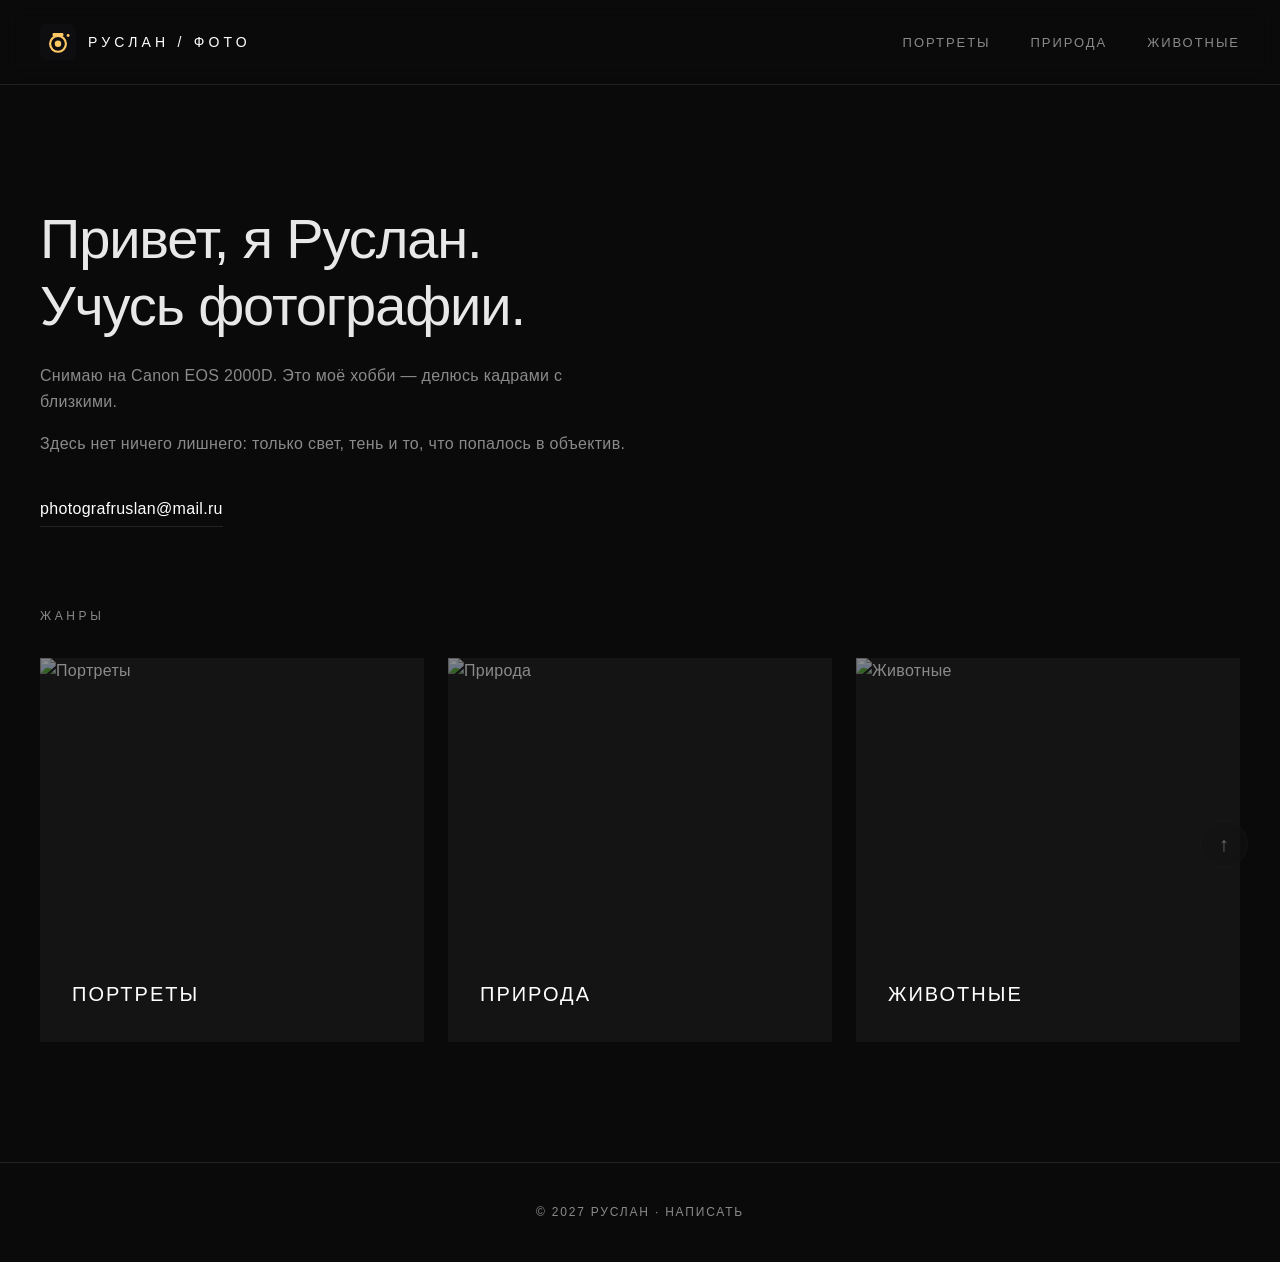
==== index.html @ 9a3077c9 "добавление файлов в проект" ====
<!DOCTYPE html>
<html lang="ru">
<head>
  <meta charset="UTF-8">
  <meta name="viewport" content="width=device-width, initial-scale=1.0">
  <title>Руслан — фотография</title>
  <link rel="icon" type="image/svg+xml" href="logo.svg">
  <link rel="stylesheet" href="style.css">
</head>
<body>

  <header>
    <nav>
      <a href="index.html" class="logo">
        <img src="logo.svg" alt="" class="logo-img">
        <span>Руслан / Фото</span>
      </a>
      <ul>
        <li><a href="portraits.html">Портреты</a></li>
        <li><a href="nature.html">Природа</a></li>
        <li><a href="animals.html">Животные</a></li>
      </ul>
    </nav>
  </header>

  <section class="hero">
    <h1>Привет, я Руслан.<br>Учусь фотографии.</h1>
    <p>Снимаю на Canon EOS 2000D. Это моё хобби — делюсь кадрами с близкими.</p>
    <p>Здесь нет ничего лишнего: только свет, тень и то, что попалось в объектив.</p>
    <a href="mailto:photografruslan@mail.ru" class="email">photografruslan@mail.ru</a>
  </section>

  <h2 class="section-title">Жанры</h2>
  <div class="genres">
    <a href="portraits.html" class="genre-card">
      <img src="images/portraits/cover.jpg" alt="Портреты">
      <span>Портреты</span>
    </a>
    <a href="nature.html" class="genre-card">
      <img src="images/nature/cover.jpg" alt="Природа">
      <span>Природа</span>
    </a>
    <a href="animals.html" class="genre-card">
      <img src="images/animals/cover.jpg" alt="Животные">
      <span>Животные</span>
    </a>
  </div>

  <a href="#" class="to-top" aria-label="Наверх">↑</a>

  <footer>
    © 2027 Руслан · <a href="mailto:photografruslan@mail.ru">Написать</a>
  </footer>

</body>
</html>
---- style.css ----
/* ===== БАЗА ===== */
* {
  margin: 0;
  padding: 0;
  box-sizing: border-box;
}

:root {
  --bg: #0a0a0a;
  --bg-soft: #141414;
  --text: #e8e8e8;
  --text-dim: #8a8a8a;
  --accent: #ffffff;
  --border: #222;
}

html {
  scroll-behavior: smooth;
}

body {
  background: var(--bg);
  color: var(--text);
  font-family: 'Helvetica Neue', Arial, sans-serif;
  font-weight: 300;
  line-height: 1.6;
  letter-spacing: 0.02em;
  -webkit-font-smoothing: antialiased;
}

/* ===== КАСТОМНЫЙ СКРОЛЛБАР ===== */
::-webkit-scrollbar {
  width: 10px;
  height: 10px;
}

::-webkit-scrollbar-track {
  background: var(--bg);
}

::-webkit-scrollbar-thumb {
  background: #2a2a2a;
  border: 2px solid var(--bg);
  border-radius: 5px;
}

::-webkit-scrollbar-thumb:hover {
  background: #3a3a3a;
}

/* Firefox */
* {
  scrollbar-width: thin;
  scrollbar-color: #2a2a2a var(--bg);
}

/* ===== ШАПКА ===== */
header {
  position: sticky;
  top: 0;
  background: rgba(10, 10, 10, 0.9);
  backdrop-filter: blur(10px);
  border-bottom: 1px solid var(--border);
  z-index: 100;
}

nav {
  max-width: 1400px;
  margin: 0 auto;
  padding: 24px 40px;
  display: flex;
  justify-content: space-between;
  align-items: center;
}

.logo {
  display: flex;
  align-items: center;
  gap: 12px;
  font-size: 14px;
  letter-spacing: 0.3em;
  text-transform: uppercase;
  color: var(--accent);
  text-decoration: none;
  font-weight: 400;
}

.logo-img {
  width: 36px;
  height: 36px;
  display: block;
  transition: transform 0.3s;
}

.logo:hover .logo-img {
  transform: rotate(-8deg) scale(1.05);
}

nav ul {
  display: flex;
  gap: 40px;
  list-style: none;
}

nav a {
  color: var(--text-dim);
  text-decoration: none;
  font-size: 13px;
  letter-spacing: 0.15em;
  text-transform: uppercase;
  transition: color 0.3s;
}

nav a:hover,
nav a.active {
  color: var(--accent);
}

/* ===== ГЛАВНАЯ ===== */
.hero {
  max-width: 1400px;
  margin: 0 auto;
  padding: 120px 40px 80px;
}

.hero h1 {
  font-size: clamp(32px, 5vw, 56px);
  font-weight: 200;
  letter-spacing: -0.02em;
  line-height: 1.2;
  margin-bottom: 24px;
}

.hero p {
  color: var(--text-dim);
  font-size: 16px;
  max-width: 600px;
  margin-bottom: 16px;
}

.hero .email {
  display: inline-block;
  margin-top: 24px;
  color: var(--accent);
  text-decoration: none;
  border-bottom: 1px solid var(--border);
  padding-bottom: 4px;
  transition: border-color 0.3s;
}

.hero .email:hover {
  border-color: var(--accent);
}

/* ===== СЕКЦИИ / ЖАНРЫ ===== */
.section-title {
  max-width: 1400px;
  margin: 0 auto;
  padding: 0 40px 32px;
  font-size: 12px;
  letter-spacing: 0.3em;
  text-transform: uppercase;
  color: var(--text-dim);
  font-weight: 400;
}

.genres {
  max-width: 1400px;
  margin: 0 auto;
  padding: 0 40px 120px;
  display: grid;
  grid-template-columns: repeat(3, 1fr);
  gap: 24px;
}

.genre-card {
  position: relative;
  aspect-ratio: 1;
  overflow: hidden;
  background: var(--bg-soft);
  text-decoration: none;
  color: var(--accent);
  display: flex;
  align-items: flex-end;
  padding: 32px;
  transition: transform 0.4s;
}

.genre-card:hover {
  transform: scale(0.98);
}

.genre-card img {
  position: absolute;
  inset: 0;
  width: 100%;
  height: 100%;
  object-fit: cover;
  opacity: 0.5;
  transition: opacity 0.4s, transform 0.6s;
  pointer-events: none;
}

.genre-card:hover img {
  opacity: 0.7;
  transform: scale(1.05);
}

/* Затемнение фона карточки */
.genre-card::before {
  content: '';
  position: absolute;
  inset: 0;
  background: #000;
  opacity: 0;
  transition: opacity 0.4s;
  z-index: 1;
  pointer-events: none;
}

.genre-card:hover::before {
  opacity: 0.35;
}

/* Название жанра */
.genre-card span {
  position: relative;
  z-index: 2;
  font-size: 20px;
  letter-spacing: 0.1em;
  text-transform: uppercase;
  font-weight: 300;
  transition: transform 0.4s ease;
}

.genre-card:hover span {
  transform: translateY(-6px);
}

/* Тонкая линия под названием */
.genre-card span::after {
  content: '';
  position: absolute;
  left: 0;
  bottom: -10px;
  width: 0;
  height: 1px;
  background: var(--accent);
  transition: width 0.4s ease;
}

.genre-card:hover span::after {
  width: 100%;
}

/* ===== ГАЛЕРЕЯ ===== */
.gallery {
  max-width: 1400px;
  margin: 0 auto;
  padding: 0 40px 120px;
  display: grid;
  grid-template-columns: repeat(4, 1fr);
  gap: 8px;
}

.gallery a {
  position: relative;
  aspect-ratio: 1;
  overflow: hidden;
  display: block;
  background: var(--bg-soft);
  animation: fadeInUp 0.6s ease-out backwards;
}

/* Задержка появления для первых 12 фото */
.gallery a:nth-child(2n)   { animation-delay: 0.05s; }
.gallery a:nth-child(3n)   { animation-delay: 0.10s; }
.gallery a:nth-child(4n)   { animation-delay: 0.15s; }
.gallery a:nth-child(5n)   { animation-delay: 0.20s; }
.gallery a:nth-child(6n)   { animation-delay: 0.25s; }
.gallery a:nth-child(7n)   { animation-delay: 0.30s; }
.gallery a:nth-child(8n)   { animation-delay: 0.35s; }
.gallery a:nth-child(9n)   { animation-delay: 0.40s; }
.gallery a:nth-child(10n)  { animation-delay: 0.45s; }
.gallery a:nth-child(11n)  { animation-delay: 0.50s; }
.gallery a:nth-child(12n)  { animation-delay: 0.55s; }

@keyframes fadeInUp {
  from {
    opacity: 0;
    transform: translateY(12px);
  }
  to {
    opacity: 1;
    transform: translateY(0);
  }
}

/* Защита от копирования: прозрачный слой поверх */
.gallery a::after {
  content: '';
  position: absolute;
  inset: 0;
  z-index: 3;
}

.gallery img {
  width: 100%;
  height: 100%;
  object-fit: cover;
  display: block;
  transition: transform 0.6s, opacity 0.4s;
  opacity: 0.85;
  pointer-events: none;
  user-select: none;
}

.gallery a:hover img {
  transform: scale(1.04);
  opacity: 1;
}

/* ===== ЛАЙТБОКС ===== */
.lightbox {
  position: fixed;
  inset: 0;
  background: rgba(0, 0, 0, 0.96);
  display: none;
  align-items: center;
  justify-content: center;
  z-index: 1000;
  padding: 60px;
}

.lightbox:target {
  display: flex;
  animation: lightboxFade 0.3s ease-out;
}

.lightbox:target img {
  animation: lightboxZoom 0.4s ease-out;
}

@keyframes lightboxFade {
  from {
    opacity: 0;
    backdrop-filter: blur(0px);
  }
  to {
    opacity: 1;
    backdrop-filter: blur(4px);
  }
}

@keyframes lightboxZoom {
  from {
    opacity: 0;
    transform: scale(0.94);
  }
  to {
    opacity: 1;
    transform: scale(1);
  }
}

.lightbox img {
  max-width: 100%;
  max-height: 100%;
  object-fit: contain;
  pointer-events: none;
  user-select: none;
}

.lightbox .close {
  position: absolute;
  top: 32px;
  right: 40px;
  color: var(--text);
  text-decoration: none;
  font-size: 32px;
  font-weight: 200;
  line-height: 1;
  opacity: 0.6;
  transition: opacity 0.3s;
}

.lightbox .close:hover {
  opacity: 1;
}

.lightbox::after {
  content: '';
  position: absolute;
  inset: 0;
  z-index: 1;
}

.lightbox .close,
.lightbox img {
  z-index: 2;
  position: relative;
}

/* ===== КНОПКА НАВЕРХ ===== */
.to-top {
  position: fixed;
  bottom: 32px;
  right: 32px;
  width: 48px;
  height: 48px;
  display: flex;
  align-items: center;
  justify-content: center;
  background: rgba(20, 20, 20, 0.9);
  border: 1px solid var(--border);
  color: var(--text);
  text-decoration: none;
  font-size: 20px;
  font-weight: 200;
  border-radius: 50%;
  opacity: 0.4;
  transition: opacity 0.3s, transform 0.3s, border-color 0.3s;
  z-index: 50;
  backdrop-filter: blur(8px);
}

.to-top:hover {
  opacity: 1;
  border-color: var(--accent);
  transform: translateY(-4px);
}

/* ===== ФУТЕР ===== */
footer {
  border-top: 1px solid var(--border);
  padding: 40px;
  text-align: center;
  color: var(--text-dim);
  font-size: 12px;
  letter-spacing: 0.15em;
  text-transform: uppercase;
}

footer a {
  color: var(--text-dim);
  text-decoration: none;
  transition: color 0.3s;
}

footer a:hover {
  color: var(--accent);
}

/* ===== АДАПТИВ ===== */
@media (max-width: 900px) {
  nav { padding: 20px 24px; flex-direction: column; gap: 16px; }
  nav ul { gap: 24px; }
  .hero { padding: 60px 24px 40px; }
  .genres { grid-template-columns: 1fr; padding: 0 24px 60px; }
  .gallery { grid-template-columns: repeat(2, 1fr); padding: 0 24px 60px; }
  .section-title { padding: 0 24px 24px; }
  .lightbox { padding: 20px; }
  .lightbox .close { top: 16px; right: 20px; }
  .to-top {
    bottom: 20px;
    right: 20px;
    width: 42px;
    height: 42px;
  }
}
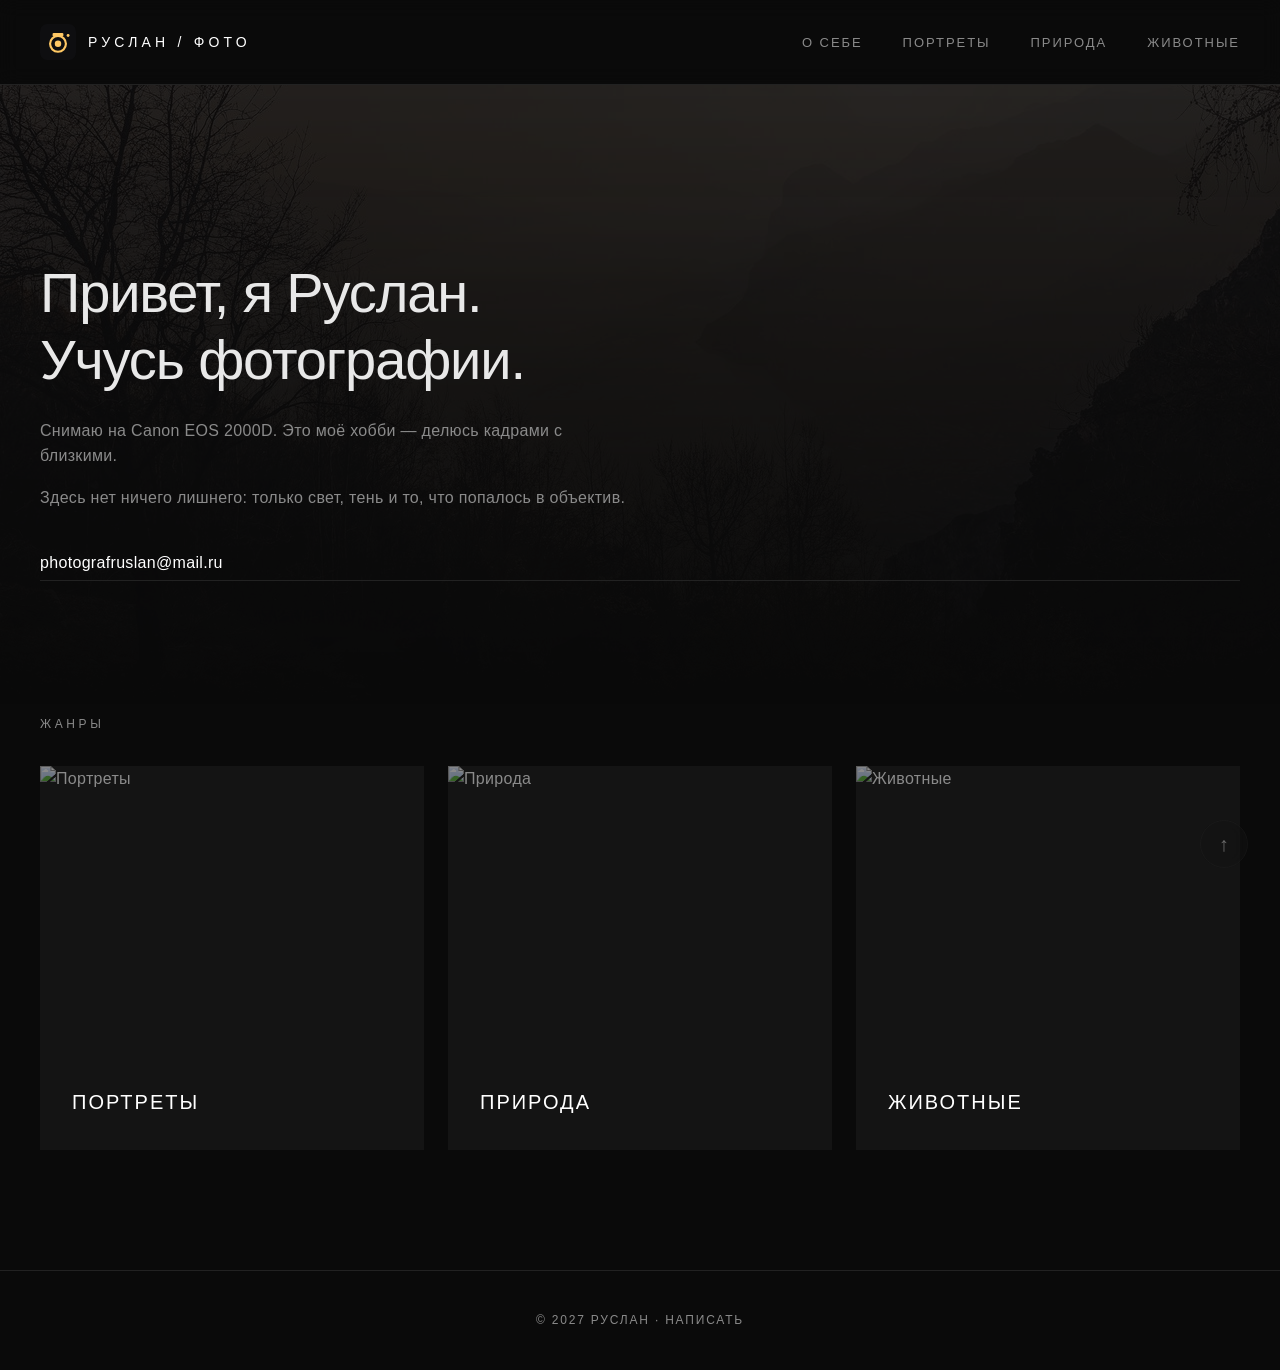
==== commit 62878b56: "обновление" ====
--- a/index.html
+++ b/index.html
@@ -16,6 +16,7 @@
         <span>Руслан / Фото</span>
       </a>
       <ul>
+        <li><a href="about.html">О себе</a></li>
         <li><a href="portraits.html">Портреты</a></li>
         <li><a href="nature.html">Природа</a></li>
         <li><a href="animals.html">Животные</a></li>
@@ -24,6 +25,9 @@
   </header>
 
   <section class="hero">
+    <div class="hero-bg">
+      <img src="images/hero.jpg" alt="">
+    </div>
     <h1>Привет, я Руслан.<br>Учусь фотографии.</h1>
     <p>Снимаю на Canon EOS 2000D. Это моё хобби — делюсь кадрами с близкими.</p>
     <p>Здесь нет ничего лишнего: только свет, тень и то, что попалось в объектив.</p>
--- a/style.css
+++ b/style.css
@@ -11,6 +11,7 @@
   --text: #e8e8e8;
   --text-dim: #8a8a8a;
   --accent: #ffffff;
+  --gold: #ffc864;
   --border: #222;
 }
 
@@ -29,29 +30,38 @@
 }
 
 /* ===== КАСТОМНЫЙ СКРОЛЛБАР ===== */
-::-webkit-scrollbar {
-  width: 10px;
-  height: 10px;
-}
-
-::-webkit-scrollbar-track {
-  background: var(--bg);
-}
-
+::-webkit-scrollbar { width: 10px; height: 10px; }
+::-webkit-scrollbar-track { background: var(--bg); }
 ::-webkit-scrollbar-thumb {
   background: #2a2a2a;
   border: 2px solid var(--bg);
   border-radius: 5px;
 }
-
-::-webkit-scrollbar-thumb:hover {
-  background: #3a3a3a;
-}
-
-/* Firefox */
-* {
-  scrollbar-width: thin;
-  scrollbar-color: #2a2a2a var(--bg);
+::-webkit-scrollbar-thumb:hover { background: #3a3a3a; }
+
+* { scrollbar-width: thin; scrollbar-color: #2a2a2a var(--bg); }
+
+/* ===== ПЛАВНЫЙ ПЕРЕХОД МЕЖДУ СТРАНИЦАМИ ===== */
+@view-transition {
+  navigation: auto;
+}
+
+::view-transition-old(root) {
+  animation: 0.35s ease-out both viewFadeOut;
+}
+
+::view-transition-new(root) {
+  animation: 0.45s ease-out both viewFadeIn;
+}
+
+@keyframes viewFadeOut {
+  from { opacity: 1; }
+  to   { opacity: 0; }
+}
+
+@keyframes viewFadeIn {
+  from { opacity: 0; transform: translateY(6px); }
+  to   { opacity: 1; transform: translateY(0); }
 }
 
 /* ===== ШАПКА ===== */
@@ -62,6 +72,7 @@
   backdrop-filter: blur(10px);
   border-bottom: 1px solid var(--border);
   z-index: 100;
+  transition: filter 0.4s ease;
 }
 
 nav {
@@ -116,11 +127,41 @@
   color: var(--accent);
 }
 
-/* ===== ГЛАВНАЯ ===== */
+/* ===== ГЛАВНАЯ — HERO С ФОНОМ ===== */
 .hero {
   max-width: 1400px;
   margin: 0 auto;
   padding: 120px 40px 80px;
+  position: relative;
+  overflow: hidden;
+  min-height: 70vh;
+  display: flex;
+  flex-direction: column;
+  justify-content: center;
+}
+
+.hero-bg {
+  position: absolute;
+  inset: 0;
+  z-index: 0;
+  pointer-events: none;
+  mask-image: linear-gradient(to bottom, rgba(0,0,0,1) 0%, rgba(0,0,0,0) 100%);
+  -webkit-mask-image: linear-gradient(to bottom, rgba(0,0,0,1) 0%, rgba(0,0,0,0) 100%);
+}
+
+.hero-bg img {
+  width: 100%;
+  height: 100%;
+  object-fit: cover;
+  opacity: 0.12;
+  filter: grayscale(0.4) contrast(1.1);
+}
+
+.hero h1,
+.hero p,
+.hero .email {
+  position: relative;
+  z-index: 1;
 }
 
 .hero h1 {
@@ -162,6 +203,7 @@
   text-transform: uppercase;
   color: var(--text-dim);
   font-weight: 400;
+  transition: filter 0.4s ease;
 }
 
 .genres {
@@ -206,7 +248,6 @@
   transform: scale(1.05);
 }
 
-/* Затемнение фона карточки */
 .genre-card::before {
   content: '';
   position: absolute;
@@ -222,7 +263,6 @@
   opacity: 0.35;
 }
 
-/* Название жанра */
 .genre-card span {
   position: relative;
   z-index: 2;
@@ -237,7 +277,6 @@
   transform: translateY(-6px);
 }
 
-/* Тонкая линия под названием */
 .genre-card span::after {
   content: '';
   position: absolute;
@@ -261,6 +300,7 @@
   display: grid;
   grid-template-columns: repeat(4, 1fr);
   gap: 8px;
+  transition: filter 0.4s ease;
 }
 
 .gallery a {
@@ -268,22 +308,29 @@
   aspect-ratio: 1;
   overflow: hidden;
   display: block;
-  background: var(--bg-soft);
-  animation: fadeInUp 0.6s ease-out backwards;
-}
-
-/* Задержка появления для первых 12 фото */
-.gallery a:nth-child(2n)   { animation-delay: 0.05s; }
-.gallery a:nth-child(3n)   { animation-delay: 0.10s; }
-.gallery a:nth-child(4n)   { animation-delay: 0.15s; }
-.gallery a:nth-child(5n)   { animation-delay: 0.20s; }
-.gallery a:nth-child(6n)   { animation-delay: 0.25s; }
-.gallery a:nth-child(7n)   { animation-delay: 0.30s; }
-.gallery a:nth-child(8n)   { animation-delay: 0.35s; }
-.gallery a:nth-child(9n)   { animation-delay: 0.40s; }
-.gallery a:nth-child(10n)  { animation-delay: 0.45s; }
-.gallery a:nth-child(11n)  { animation-delay: 0.50s; }
-.gallery a:nth-child(12n)  { animation-delay: 0.55s; }
+  background-color: #141414;
+  transition: transform 0.4s ease, box-shadow 0.4s ease;
+  animation: fadeInUp 0.6s ease-out backwards,
+             skeletonPulse 1.5s ease-in-out infinite;
+}
+
+.gallery a:nth-child(2n)   { animation-delay: 0.05s, 0s; }
+.gallery a:nth-child(3n)   { animation-delay: 0.10s, 0s; }
+.gallery a:nth-child(4n)   { animation-delay: 0.15s, 0s; }
+.gallery a:nth-child(5n)   { animation-delay: 0.20s, 0s; }
+.gallery a:nth-child(6n)   { animation-delay: 0.25s, 0s; }
+.gallery a:nth-child(7n)   { animation-delay: 0.30s, 0s; }
+.gallery a:nth-child(8n)   { animation-delay: 0.35s, 0s; }
+.gallery a:nth-child(9n)   { animation-delay: 0.40s, 0s; }
+.gallery a:nth-child(10n)  { animation-delay: 0.45s, 0s; }
+.gallery a:nth-child(11n)  { animation-delay: 0.50s, 0s; }
+.gallery a:nth-child(12n)  { animation-delay: 0.55s, 0s; }
+
+.gallery a:hover {
+  transform: translateY(-6px);
+  box-shadow: 0 20px 40px rgba(0, 0, 0, 0.6);
+  z-index: 2;
+}
 
 @keyframes fadeInUp {
   from {
@@ -296,12 +343,24 @@
   }
 }
 
-/* Защита от копирования: прозрачный слой поверх */
+@keyframes skeletonPulse {
+  0%, 100% { background-color: #141414; }
+  50%      { background-color: #1e1e1e; }
+}
+
 .gallery a::after {
   content: '';
   position: absolute;
-  inset: 0;
+  inset: 8px;
+  border: 1px solid transparent;
+  transition: border-color 0.3s, inset 0.3s;
   z-index: 3;
+  pointer-events: none;
+}
+
+.gallery a:hover::after {
+  border-color: rgba(255, 255, 255, 0.6);
+  inset: 12px;
 }
 
 .gallery img {
@@ -324,17 +383,19 @@
 .lightbox {
   position: fixed;
   inset: 0;
-  background: rgba(0, 0, 0, 0.96);
+  background: rgba(0, 0, 0, 0.88);
   display: none;
   align-items: center;
   justify-content: center;
   z-index: 1000;
   padding: 60px;
+  backdrop-filter: blur(0px);
+  transition: backdrop-filter 0.3s;
 }
 
 .lightbox:target {
   display: flex;
-  animation: lightboxFade 0.3s ease-out;
+  animation: lightboxFade 0.4s ease-out forwards;
 }
 
 .lightbox:target img {
@@ -348,18 +409,18 @@
   }
   to {
     opacity: 1;
-    backdrop-filter: blur(4px);
+    backdrop-filter: blur(12px);
   }
 }
 
 @keyframes lightboxZoom {
   from {
     opacity: 0;
-    transform: scale(0.94);
+    transform: scale(0.94) translateX(30px);
   }
   to {
     opacity: 1;
-    transform: scale(1);
+    transform: scale(1) translateX(0);
   }
 }
 
@@ -369,6 +430,8 @@
   object-fit: contain;
   pointer-events: none;
   user-select: none;
+  border: 2px solid rgba(255, 200, 100, 0.6);
+  box-shadow: 0 0 40px rgba(255, 200, 100, 0.15);
 }
 
 .lightbox .close {
@@ -393,12 +456,75 @@
   position: absolute;
   inset: 0;
   z-index: 1;
+  pointer-events: none;
 }
 
 .lightbox .close,
-.lightbox img {
+.lightbox img,
+.lightbox .nav-prev,
+.lightbox .nav-next,
+.lightbox .lightbox-hint {
   z-index: 2;
   position: relative;
+}
+
+/* ===== СТРЕЛКИ В ЛАЙТБОКСЕ ===== */
+.lightbox .nav-prev,
+.lightbox .nav-next {
+  position: absolute;
+  top: 50%;
+  transform: translateY(-50%);
+  width: 56px;
+  height: 56px;
+  display: flex;
+  align-items: center;
+  justify-content: center;
+  color: var(--text);
+  text-decoration: none;
+  font-size: 28px;
+  font-weight: 200;
+  opacity: 0.5;
+  transition: opacity 0.3s, background 0.3s;
+  z-index: 3;
+  border-radius: 50%;
+  background: rgba(20, 20, 20, 0.5);
+}
+
+.lightbox .nav-prev { left: 24px; }
+.lightbox .nav-next { right: 24px; }
+
+.lightbox .nav-prev:hover,
+.lightbox .nav-next:hover {
+  opacity: 1;
+  background: rgba(40, 40, 40, 0.8);
+}
+
+/* ===== ПОДСКАЗКА В ЛАЙТБОКСЕ ===== */
+.lightbox-hint {
+  position: absolute;
+  bottom: 28px;
+  left: 50%;
+  transform: translateX(-50%);
+  font-size: 10px;
+  letter-spacing: 0.3em;
+  text-transform: uppercase;
+  color: var(--text-dim);
+  opacity: 0.5;
+  z-index: 3;
+  pointer-events: none;
+}
+
+/* ===== ЗАТЕМНЕНИЕ ГАЛЕРЕИ ПРИ ОТКРЫТОМ ЛАЙТБОКСЕ ===== */
+body:has(.lightbox:target) .gallery {
+  filter: brightness(0.3) blur(4px);
+}
+
+body:has(.lightbox:target) header,
+body:has(.lightbox:target) .section-title,
+body:has(.lightbox:target) .to-top,
+body:has(.lightbox:target) footer {
+  filter: brightness(0.3);
+  transition: filter 0.4s ease;
 }
 
 /* ===== КНОПКА НАВЕРХ ===== */
@@ -439,6 +565,7 @@
   font-size: 12px;
   letter-spacing: 0.15em;
   text-transform: uppercase;
+  transition: filter 0.4s ease;
 }
 
 footer a {
@@ -449,22 +576,406 @@
 
 footer a:hover {
   color: var(--accent);
+}
+
+/* ===== СТРАНИЦА "О СЕБЕ" ===== */
+.about {
+  max-width: 1100px;
+  margin: 0 auto;
+  padding: 100px 40px 120px;
+  display: grid;
+  grid-template-columns: 420px 1fr;
+  gap: 80px;
+  align-items: start;
+}
+
+/* Фото — стилизованное */
+.about-photo {
+  position: relative;
+}
+
+.about-photo-frame {
+  position: relative;
+  aspect-ratio: 1000 / 872;
+  overflow: hidden;
+  background: var(--bg-soft);
+  box-shadow:
+    0 0 0 1px rgba(255, 255, 255, 0.02),
+    0 20px 60px rgba(0, 0, 0, 0.6),
+    0 0 80px rgba(255, 200, 100, 0.05);
+  transition: box-shadow 0.6s;
+  animation: photoFloat 6s ease-in-out infinite;
+}
+
+/* Золотая рамка снаружи */
+.about-photo-frame::before {
+  content: '';
+  position: absolute;
+  inset: -1px;
+  border: 1px solid rgba(255, 200, 100, 0.35);
+  pointer-events: none;
+  z-index: 3;
+  transition: border-color 0.5s;
+}
+
+/* Внутренняя тонкая рамка */
+.about-photo-frame::after {
+  content: '';
+  position: absolute;
+  inset: 10px;
+  border: 1px solid rgba(255, 255, 255, 0.08);
+  pointer-events: none;
+  z-index: 3;
+  transition: inset 0.5s, border-color 0.5s;
+}
+
+.about-photo-frame img {
+  width: 100%;
+  height: 100%;
+  object-fit: cover;
+  display: block;
+  filter: grayscale(0.4) contrast(1.05);
+  transition: filter 0.6s, transform 0.8s;
+}
+
+.about-photo-frame:hover img {
+  filter: grayscale(0) contrast(1);
+  transform: scale(1.04);
+}
+
+.about-photo-frame:hover::before {
+  border-color: rgba(255, 200, 100, 0.8);
+}
+
+.about-photo-frame:hover::after {
+  inset: 20px;
+  border-color: rgba(255, 200, 100, 0.4);
+}
+
+.about-photo-frame:hover {
+  box-shadow:
+    0 0 0 1px rgba(255, 200, 100, 0.15),
+    0 30px 80px rgba(0, 0, 0, 0.7),
+    0 0 120px rgba(255, 200, 100, 0.12);
+}
+
+/* Плавное парение */
+@keyframes photoFloat {
+  0%, 100% { transform: translateY(0); }
+  50%      { transform: translateY(-6px); }
+}
+
+/* Подпись под фото */
+.about-photo-caption {
+  margin-top: 20px;
+  font-size: 10px;
+  letter-spacing: 0.3em;
+  text-transform: uppercase;
+  color: var(--text-dim);
+  opacity: 0.6;
+  text-align: center;
+  position: relative;
+}
+
+.about-photo-caption::before {
+  content: '';
+  display: block;
+  width: 24px;
+  height: 1px;
+  background: var(--gold);
+  margin: 0 auto 12px;
+  opacity: 0.6;
+}
+
+.about-text h1 {
+  font-size: clamp(32px, 4vw, 48px);
+  font-weight: 200;
+  letter-spacing: -0.02em;
+  line-height: 1.2;
+  margin-bottom: 32px;
+}
+
+.about-text p {
+  color: var(--text-dim);
+  font-size: 16px;
+  line-height: 1.8;
+  margin-bottom: 20px;
+  max-width: 600px;
+}
+
+.about-text p strong {
+  color: var(--text);
+  font-weight: 400;
+}
+
+.about-contacts {
+  margin-top: 48px;
+  padding-top: 32px;
+  border-top: 1px solid var(--border);
+  max-width: 600px;
+}
+
+.about-contacts h2 {
+  font-size: 12px;
+  letter-spacing: 0.3em;
+  text-transform: uppercase;
+  color: var(--text-dim);
+  font-weight: 400;
+  margin-bottom: 16px;
+}
+
+/* ===== СТРАНИЦА 404 — КРУТАЯ ВЕРСИЯ ===== */
+.page-404 {
+  min-height: 100vh;
+  display: flex;
+  align-items: center;
+  justify-content: center;
+  position: relative;
+  overflow: hidden;
+  padding: 40px;
+}
+
+/* Зернистая текстура */
+.grain {
+  position: fixed;
+  inset: -50%;
+  width: 200%;
+  height: 200%;
+  pointer-events: none;
+  opacity: 0.04;
+  z-index: 1;
+  background-image: url("data:image/svg+xml;utf8,<svg xmlns='http://www.w3.org/2000/svg' width='200' height='200'><filter id='n'><feTurbulence type='fractalNoise' baseFrequency='0.9' numOctaves='3' stitchTiles='stitch'/></filter><rect width='100%25' height='100%25' filter='url(%23n)'/></svg>");
+  animation: grainShift 8s steps(6) infinite;
+}
+
+@keyframes grainShift {
+  0%   { transform: translate(0, 0); }
+  20%  { transform: translate(-5%, -3%); }
+  40%  { transform: translate(3%, -7%); }
+  60%  { transform: translate(-4%, 5%); }
+  80%  { transform: translate(6%, 2%); }
+  100% { transform: translate(0, 0); }
+}
+
+/* Огромная цифра 404 — сборка из размытия */
+.error-bg-number {
+  position: absolute;
+  top: 50%;
+  left: 50%;
+  transform: translate(-50%, -50%);
+  font-size: clamp(280px, 42vw, 620px);
+  font-weight: 100;
+  letter-spacing: -0.06em;
+  line-height: 0.85;
+  color: transparent;
+  -webkit-text-stroke: 1px rgba(255, 255, 255, 0.06);
+  pointer-events: none;
+  user-select: none;
+  z-index: 0;
+  animation: bgNumberAppear 1.4s ease-out forwards;
+}
+
+@keyframes bgNumberAppear {
+  0% {
+    opacity: 0;
+    filter: blur(40px);
+    transform: translate(-50%, -50%) scale(1.08);
+  }
+  100% {
+    opacity: 0.6;
+    filter: blur(0px);
+    transform: translate(-50%, -50%) scale(1);
+  }
+}
+
+/* Глитч-слой поверх */
+.error-glitch {
+  position: absolute;
+  top: 50%;
+  left: 50%;
+  transform: translate(-50%, -50%);
+  font-size: clamp(280px, 42vw, 620px);
+  font-weight: 100;
+  letter-spacing: -0.06em;
+  line-height: 0.85;
+  color: transparent;
+  -webkit-text-stroke: 1px rgba(255, 200, 100, 0.4);
+  pointer-events: none;
+  user-select: none;
+  z-index: 0;
+  animation: glitchShift 4s steps(1) infinite;
+  mix-blend-mode: screen;
+}
+
+@keyframes glitchShift {
+  0%, 92%, 100% {
+    transform: translate(-50%, -50%);
+    opacity: 0;
+  }
+  93% {
+    transform: translate(calc(-50% - 4px), -50%);
+    opacity: 1;
+  }
+  94% {
+    transform: translate(calc(-50% + 6px), calc(-50% - 2px));
+    opacity: 1;
+  }
+  95% {
+    transform: translate(calc(-50% - 2px), calc(-50% + 3px));
+    opacity: 0;
+  }
+  96% {
+    transform: translate(calc(-50% + 3px), -50%);
+    opacity: 1;
+  }
+  97% {
+    transform: translate(-50%, -50%);
+    opacity: 0;
+  }
+}
+
+/* Контент поверх */
+.error-content {
+  position: relative;
+  z-index: 2;
+  text-align: center;
+  max-width: 520px;
+  animation: errorFadeUp 0.9s ease-out backwards;
+}
+
+@keyframes errorFadeUp {
+  from {
+    opacity: 0;
+    transform: translateY(24px);
+  }
+  to {
+    opacity: 1;
+    transform: translateY(0);
+  }
+}
+
+.error-logo {
+  width: 64px;
+  height: 64px;
+  margin-bottom: 32px;
+  opacity: 0.85;
+  animation: logoFloat 4s ease-in-out infinite;
+}
+
+@keyframes logoFloat {
+  0%, 100% { transform: translateY(0); }
+  50%      { transform: translateY(-6px); }
+}
+
+.error-kicker {
+  font-size: 11px;
+  letter-spacing: 0.5em;
+  text-transform: uppercase;
+  color: var(--text-dim);
+  margin-bottom: 24px;
+  animation: errorFadeUp 0.9s ease-out 0.1s backwards;
+}
+
+.error-content h1 {
+  font-size: clamp(32px, 4.5vw, 52px);
+  font-weight: 200;
+  letter-spacing: -0.02em;
+  line-height: 1.15;
+  color: var(--text);
+  margin-bottom: 24px;
+  animation: errorFadeUp 0.9s ease-out 0.2s backwards;
+}
+
+.error-text {
+  color: var(--text-dim);
+  font-size: 16px;
+  line-height: 1.7;
+  margin-bottom: 48px;
+  animation: errorFadeUp 0.9s ease-out 0.3s backwards;
+}
+
+.error-button {
+  display: inline-flex;
+  align-items: center;
+  gap: 12px;
+  padding: 16px 36px;
+  border: 1px solid var(--border);
+  color: var(--text);
+  text-decoration: none;
+  font-size: 12px;
+  letter-spacing: 0.3em;
+  text-transform: uppercase;
+  transition: border-color 0.3s, background 0.3s, transform 0.3s;
+  animation: errorFadeUp 0.9s ease-out 0.4s backwards;
+  position: relative;
+  overflow: hidden;
+}
+
+.error-button::before {
+  content: '';
+  position: absolute;
+  inset: 0;
+  background: rgba(255, 255, 255, 0.06);
+  transform: translateX(-101%);
+  transition: transform 0.4s ease;
+}
+
+.error-button:hover::before {
+  transform: translateX(0);
+}
+
+.error-button:hover {
+  border-color: var(--accent);
+}
+
+.error-button .arrow {
+  position: relative;
+  transition: transform 0.4s ease;
+}
+
+.error-button:hover .arrow {
+  transform: translateX(6px);
+}
+
+.error-button span {
+  position: relative;
+  z-index: 1;
 }
 
 /* ===== АДАПТИВ ===== */
 @media (max-width: 900px) {
   nav { padding: 20px 24px; flex-direction: column; gap: 16px; }
-  nav ul { gap: 24px; }
-  .hero { padding: 60px 24px 40px; }
+  nav ul { gap: 20px; flex-wrap: wrap; justify-content: center; }
+  .hero { padding: 60px 24px 40px; min-height: 50vh; }
   .genres { grid-template-columns: 1fr; padding: 0 24px 60px; }
   .gallery { grid-template-columns: repeat(2, 1fr); padding: 0 24px 60px; }
   .section-title { padding: 0 24px 24px; }
   .lightbox { padding: 20px; }
   .lightbox .close { top: 16px; right: 20px; }
+  .lightbox .nav-prev,
+  .lightbox .nav-next {
+    width: 42px;
+    height: 42px;
+    font-size: 22px;
+  }
+  .lightbox .nav-prev { left: 12px; }
+  .lightbox .nav-next { right: 12px; }
   .to-top {
     bottom: 20px;
     right: 20px;
     width: 42px;
     height: 42px;
   }
+  .about {
+    grid-template-columns: 1fr;
+    padding: 60px 24px 80px;
+    gap: 40px;
+  }
+  .about-photo { max-width: 100%; }
+  .error-bg-number,
+  .error-glitch {
+    font-size: 70vw;
+    opacity: 0.5;
+  }
+  .error-content { max-width: 100%; }
 }
